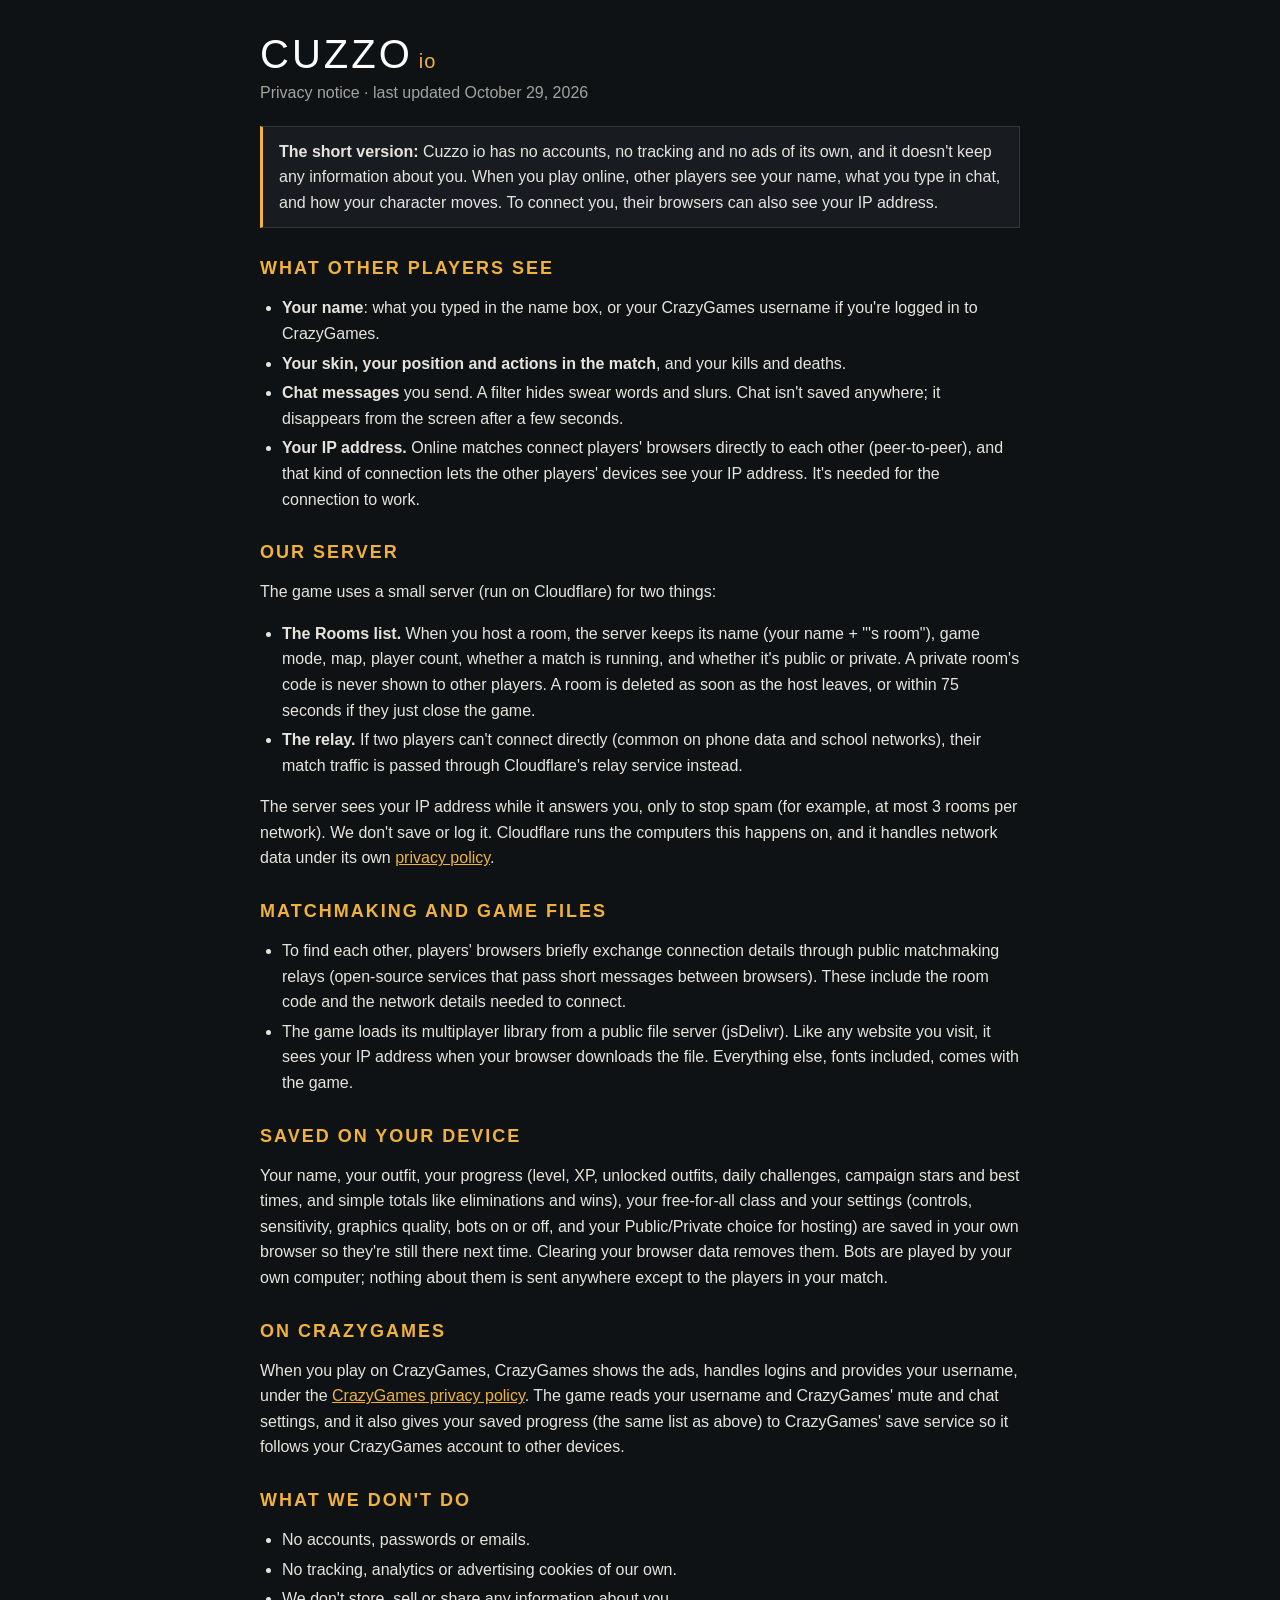
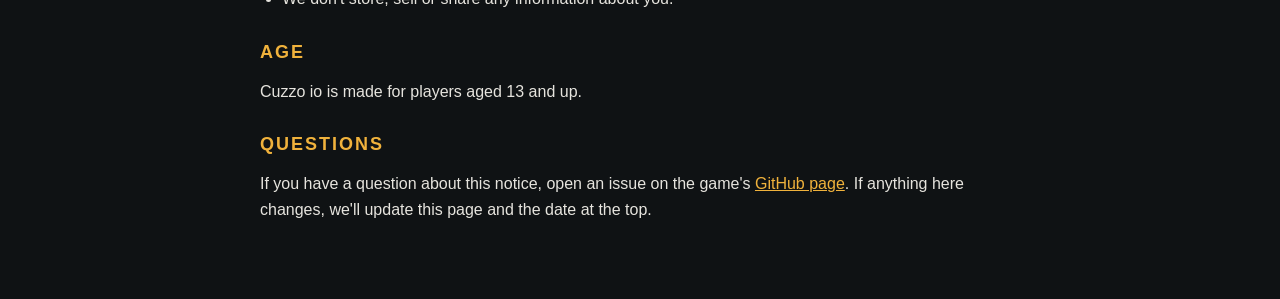
==== privacy.html @ be782334 "Cuzzo io v7.4: bots, campaign, progression, classes, smarter bots - Privacy page, swear/slur filter " ====
<!DOCTYPE html>
<html lang="en"><head><meta charset="utf-8"><meta name="viewport" content="width=device-width,initial-scale=1">
<title>Cuzzo io - Privacy</title>
<style>
:root{--bg:#0f1214;--pn:#181c20;--ln:#ffffff1c;--ac:#f0b23c;--tx:#e6e4de;--dim:#a3a49f}
html,body{margin:0;background:var(--bg);color:var(--tx);font:16px/1.6 "Roboto Condensed","Segoe UI",Arial,sans-serif}
main{max-width:760px;margin:0 auto;padding:32px 20px 60px}
h1{font:400 40px/1.1 Impact,"Arial Narrow",sans-serif;letter-spacing:3px;margin:0 0 4px;color:#fff}
h1 span{color:var(--ac);font-size:20px;letter-spacing:1px;margin-left:6px}
h2{font:600 18px "Arial Narrow",Arial,sans-serif;letter-spacing:2px;text-transform:uppercase;color:var(--ac);margin:30px 0 8px}
p,li{color:var(--tx)}ul{padding-left:22px}li{margin:4px 0}
.date{color:var(--dim);margin:0 0 20px}
.box{background:var(--pn);border:1px solid var(--ln);border-left:3px solid var(--ac);padding:12px 16px;margin:16px 0}
a{color:var(--ac)}
</style></head><body><main>
<h1>CUZZO<span>io</span></h1>
<p class="date">Privacy notice &middot; last updated October 29, 2026</p>

<div class="box"><b>The short version:</b> Cuzzo io has no accounts, no tracking and no ads of its own, and it doesn't keep any
information about you. When you play online, other players see your name, what you type in chat, and how your character
moves. To connect you, their browsers can also see your IP address.</div>

<h2>What other players see</h2>
<ul>
<li><b>Your name</b>: what you typed in the name box, or your CrazyGames username if you're logged in to CrazyGames.</li>
<li><b>Your skin, your position and actions in the match</b>, and your kills and deaths.</li>
<li><b>Chat messages</b> you send. A filter hides swear words and slurs. Chat isn't saved anywhere; it disappears from the
screen after a few seconds.</li>
<li><b>Your IP address.</b> Online matches connect players' browsers directly to each other (peer-to-peer), and that kind of
connection lets the other players' devices see your IP address. It's needed for the connection to work.</li>
</ul>

<h2>Our server</h2>
<p>The game uses a small server (run on Cloudflare) for two things:</p>
<ul>
<li><b>The Rooms list.</b> When you host a room, the server keeps its name (your name + "'s room"), game mode, map, player
count, whether a match is running, and whether it's public or private. A private room's code is never shown to other
players. A room is deleted as soon as the host leaves, or within 75 seconds if they just close the game.</li>
<li><b>The relay.</b> If two players can't connect directly (common on phone data and school networks), their match traffic
is passed through Cloudflare's relay service instead.</li>
</ul>
<p>The server sees your IP address while it answers you, only to stop spam (for example, at most 3 rooms per network). We don't
save or log it. Cloudflare runs the computers this happens on, and it handles network data under its own
<a href="https://www.cloudflare.com/privacypolicy/" target="_blank" rel="noopener">privacy policy</a>.</p>

<h2>Matchmaking and game files</h2>
<ul>
<li>To find each other, players' browsers briefly exchange connection details through public matchmaking relays (open-source
services that pass short messages between browsers). These include the room code and the network details needed to connect.</li>
<li>The game loads its multiplayer library from a public file server (jsDelivr). Like any website you visit, it sees your IP
address when your browser downloads the file. Everything else, fonts included, comes with the game.</li>
</ul>

<h2>Saved on your device</h2>
<p>Your name, your outfit, your progress (level, XP, unlocked outfits, daily challenges, campaign stars and best times, and simple
totals like eliminations and wins), your free-for-all class and your settings (controls, sensitivity, graphics quality, bots on or off, and your
Public/Private choice for hosting) are saved in your own browser so they're still there next time. Clearing your browser data
removes them. Bots are played by your own computer; nothing about them is sent anywhere except to the players in your match.</p>

<h2>On CrazyGames</h2>
<p>When you play on CrazyGames, CrazyGames shows the ads, handles logins and provides your username, under the
<a href="https://www.crazygames.com/privacy-policy" target="_blank" rel="noopener">CrazyGames privacy policy</a>.
The game reads your username and CrazyGames' mute and chat settings, and it also gives your saved progress (the same list as
above) to CrazyGames' save service so it follows your CrazyGames account to other devices.</p>

<h2>What we don't do</h2>
<ul>
<li>No accounts, passwords or emails.</li>
<li>No tracking, analytics or advertising cookies of our own.</li>
<li>We don't store, sell or share any information about you.</li>
</ul>

<h2>Age</h2>
<p>Cuzzo io is made for players aged 13 and up.</p>

<h2>Questions</h2>
<p>If you have a question about this notice, open an issue on the game's
<a href="https://github.com/Colbeast/cuzzo-io/issues" target="_blank" rel="noopener">GitHub page</a>.
If anything here changes, we'll update this page and the date at the top.</p>
</main></body></html>
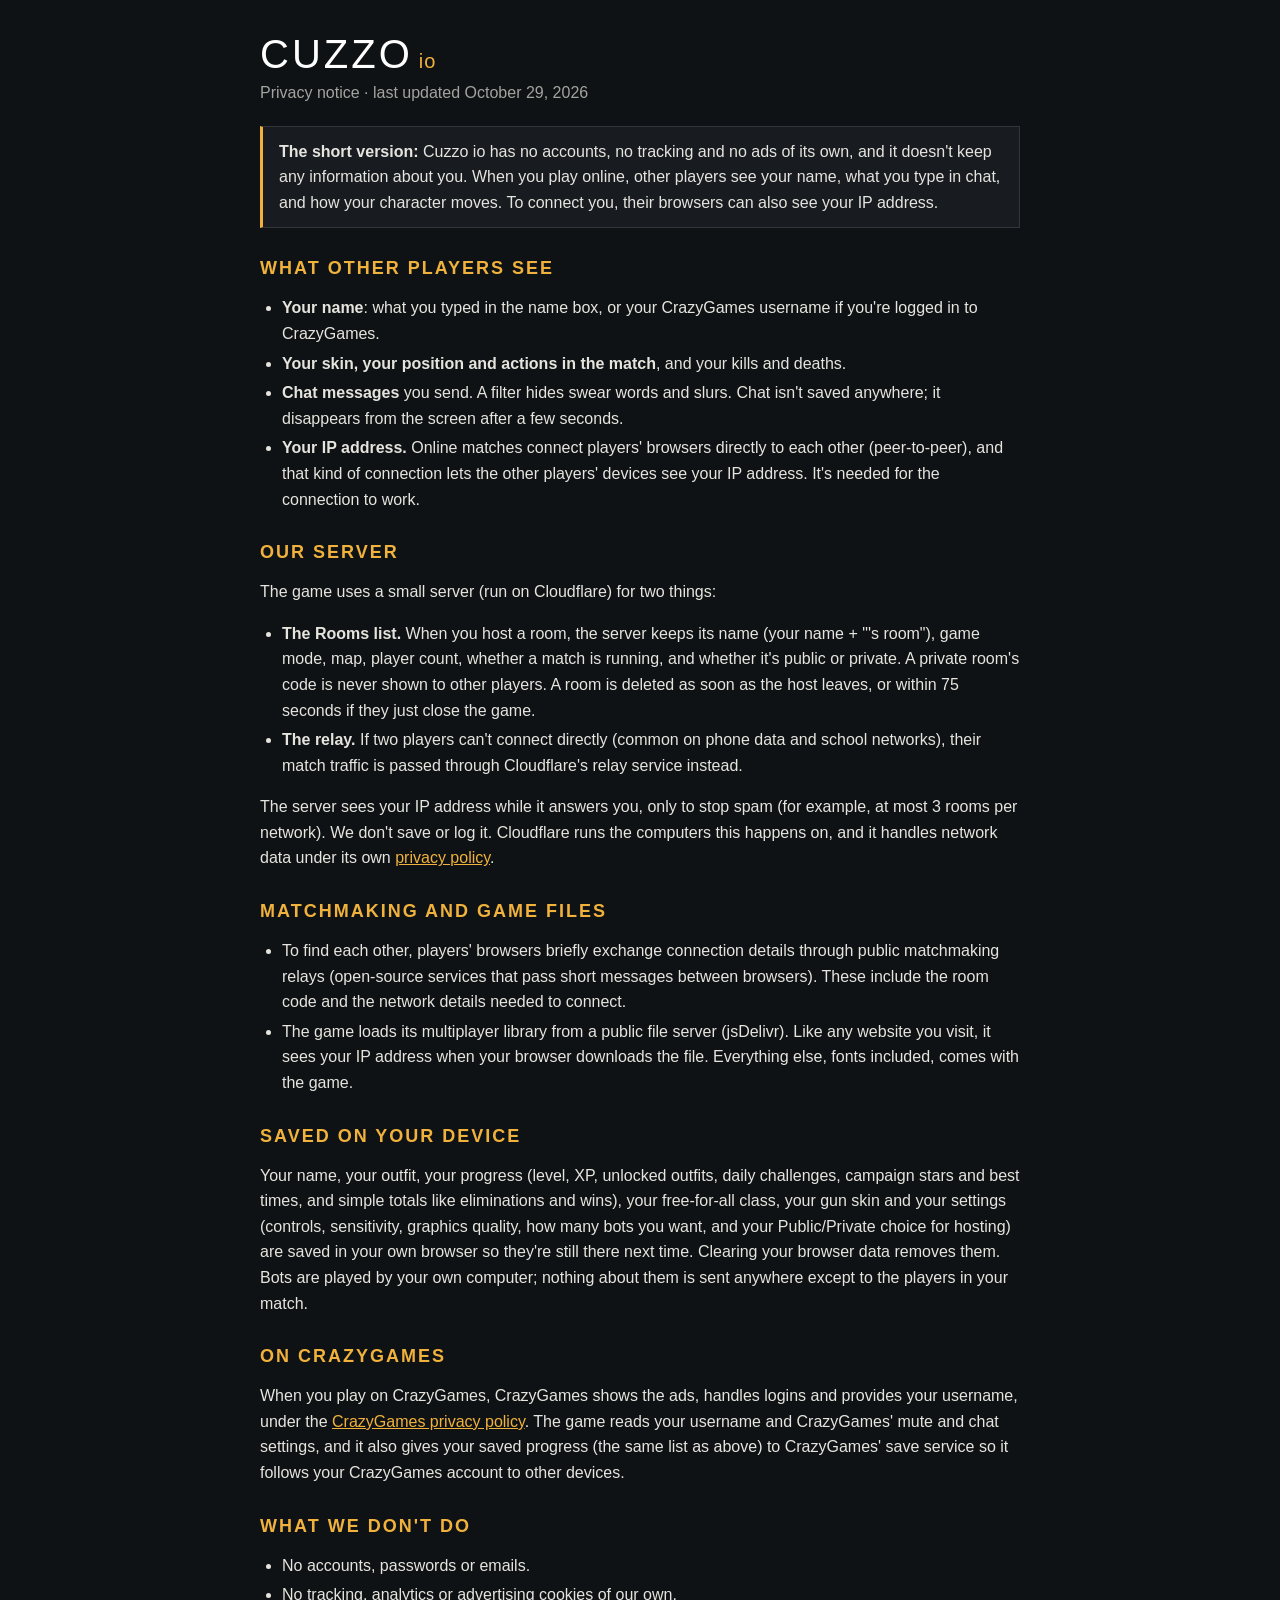
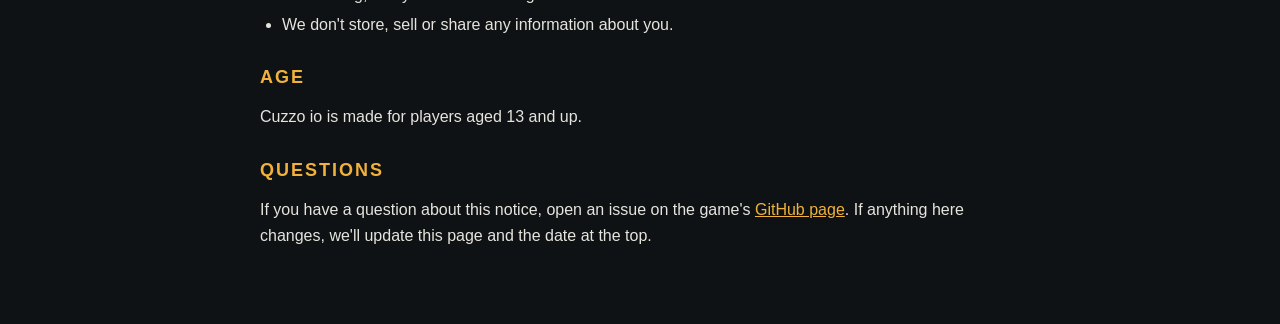
==== commit d1caa332: "Cuzzo io v7.5: bot count, gun skins, 5 new outfits, smarter bots - Host sets how many bots (0-7) per" ====
--- a/privacy.html
+++ b/privacy.html
@@ -53,7 +53,7 @@
 
 <h2>Saved on your device</h2>
 <p>Your name, your outfit, your progress (level, XP, unlocked outfits, daily challenges, campaign stars and best times, and simple
-totals like eliminations and wins), your free-for-all class and your settings (controls, sensitivity, graphics quality, bots on or off, and your
+totals like eliminations and wins), your free-for-all class, your gun skin and your settings (controls, sensitivity, graphics quality, how many bots you want, and your
 Public/Private choice for hosting) are saved in your own browser so they're still there next time. Clearing your browser data
 removes them. Bots are played by your own computer; nothing about them is sent anywhere except to the players in your match.</p>
 
